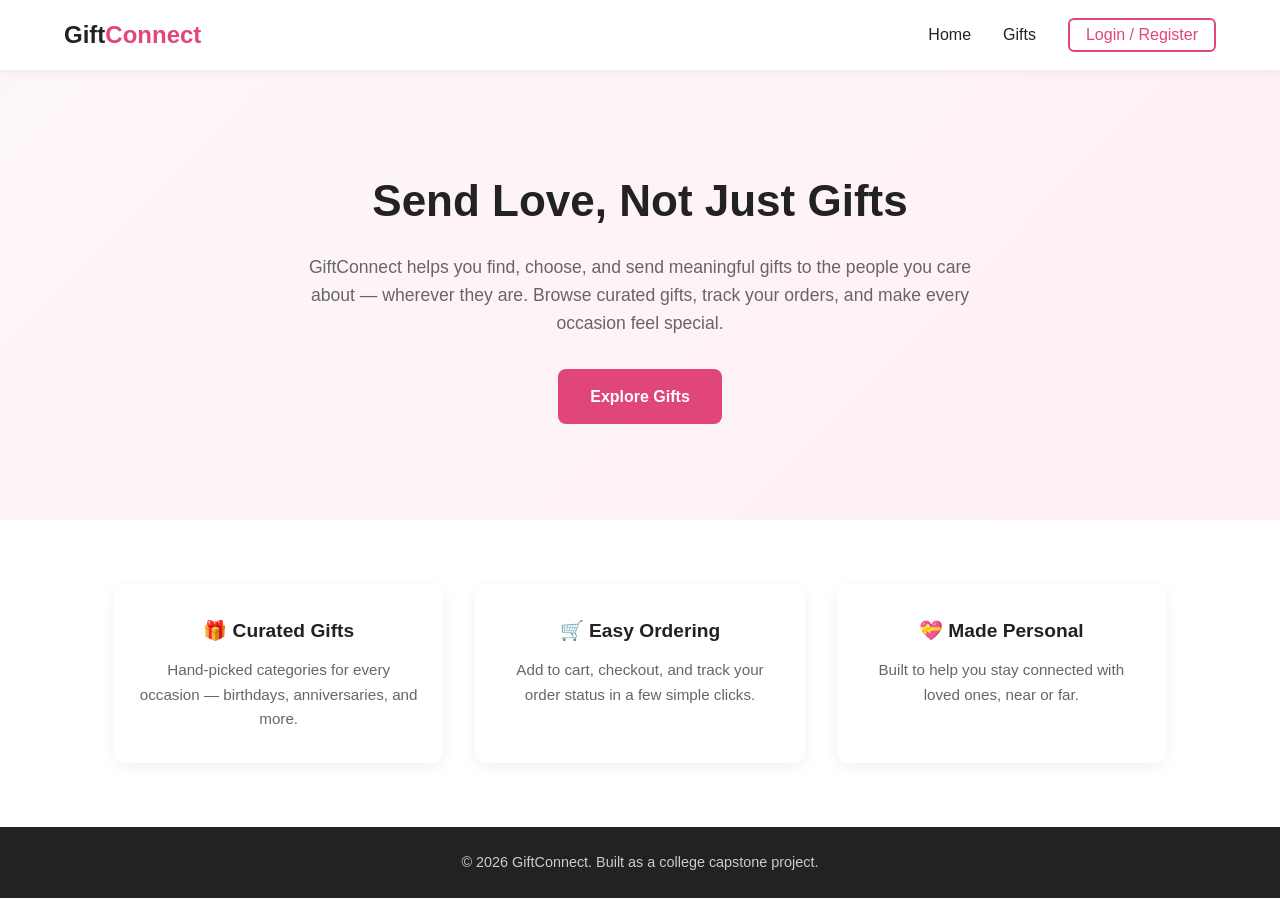
==== src/main/resources/static/index.html @ 4d0988c1 "Initialize Spring Boot MVP with user module" ====
<!DOCTYPE html>
<html lang="en">
<head>
    <meta charset="UTF-8">
    <meta name="viewport" content="width=device-width, initial-scale=1.0">
    <title>GiftConnect | Loved Ones Gifting Platform</title>
    <link rel="stylesheet" href="css/style.css">
</head>
<body>

    <header class="navbar">
        <div class="nav-container">
            <a href="#" class="logo">Gift<span>Connect</span></a>
            <nav>
                <ul class="nav-links" id="navLinks">
                    <li><a href="#home">Home</a></li>
                    <li><a href="#gifts">Gifts</a></li>
                    <li><a href="#login" class="btn-outline">Login / Register</a></li>
                </ul>
            </nav>
            <button class="hamburger" id="hamburger" aria-label="Toggle menu">
                <span></span>
                <span></span>
                <span></span>
            </button>
        </div>
    </header>

    <section class="hero" id="home">
        <div class="hero-content">
            <h1>Send Love, Not Just Gifts</h1>
            <p>
                GiftConnect helps you find, choose, and send meaningful gifts to the people
                you care about — wherever they are. Browse curated gifts, track your orders,
                and make every occasion feel special.
            </p>
            <a href="#gifts" class="btn-primary">Explore Gifts</a>
        </div>
    </section>

    <section class="features" id="gifts">
        <div class="feature-card">
            <h3>🎁 Curated Gifts</h3>
            <p>Hand-picked categories for every occasion — birthdays, anniversaries, and more.</p>
        </div>
        <div class="feature-card">
            <h3>🛒 Easy Ordering</h3>
            <p>Add to cart, checkout, and track your order status in a few simple clicks.</p>
        </div>
        <div class="feature-card">
            <h3>💝 Made Personal</h3>
            <p>Built to help you stay connected with loved ones, near or far.</p>
        </div>
    </section>

    <footer class="footer">
        <p>&copy; 2026 GiftConnect. Built as a college capstone project.</p>
    </footer>

    <script src="js/script.js"></script>
</body>
</html>
---- src/main/resources/static/css/style.css ----
* {
    margin: 0;
    padding: 0;
    box-sizing: border-box;
}

:root {
    --primary: #e0457b;
    --primary-dark: #b8305f;
    --text-dark: #222;
    --text-light: #666;
    --bg-light: #fdf6f8;
}

body {
    font-family: 'Segoe UI', Tahoma, Geneva, Verdana, sans-serif;
    color: var(--text-dark);
    line-height: 1.6;
}

a {
    text-decoration: none;
    color: inherit;
}

/* ===== Navbar ===== */
.navbar {
    position: sticky;
    top: 0;
    background: #fff;
    box-shadow: 0 2px 8px rgba(0, 0, 0, 0.06);
    z-index: 100;
}

.nav-container {
    max-width: 1200px;
    margin: 0 auto;
    display: flex;
    align-items: center;
    justify-content: space-between;
    padding: 1rem 1.5rem;
}

.logo {
    font-size: 1.5rem;
    font-weight: 700;
    color: var(--text-dark);
}

.logo span {
    color: var(--primary);
}

.nav-links {
    list-style: none;
    display: flex;
    align-items: center;
    gap: 2rem;
}

.nav-links a {
    font-weight: 500;
    color: var(--text-dark);
    transition: color 0.2s ease;
}

.nav-links a:hover {
    color: var(--primary);
}

.btn-outline {
    border: 2px solid var(--primary);
    padding: 0.4rem 1rem;
    border-radius: 6px;
    color: var(--primary) !important;
}

.btn-outline:hover {
    background: var(--primary);
    color: #fff !important;
}

.hamburger {
    display: none;
    flex-direction: column;
    gap: 5px;
    background: none;
    border: none;
    cursor: pointer;
}

.hamburger span {
    width: 25px;
    height: 3px;
    background: var(--text-dark);
    border-radius: 2px;
}

/* ===== Hero ===== */
.hero {
    background: linear-gradient(135deg, var(--bg-light), #fff0f5);
    text-align: center;
    padding: 6rem 1.5rem;
}

.hero-content {
    max-width: 700px;
    margin: 0 auto;
}

.hero h1 {
    font-size: 2.75rem;
    margin-bottom: 1rem;
    color: var(--text-dark);
}

.hero p {
    font-size: 1.1rem;
    color: var(--text-light);
    margin-bottom: 2rem;
}

.btn-primary {
    display: inline-block;
    background: var(--primary);
    color: #fff;
    padding: 0.9rem 2rem;
    border-radius: 8px;
    font-weight: 600;
    transition: background 0.2s ease, transform 0.2s ease;
}

.btn-primary:hover {
    background: var(--primary-dark);
    transform: translateY(-2px);
}

/* ===== Features ===== */
.features {
    display: grid;
    grid-template-columns: repeat(auto-fit, minmax(240px, 1fr));
    gap: 2rem;
    max-width: 1100px;
    margin: 4rem auto;
    padding: 0 1.5rem;
}

.feature-card {
    background: #fff;
    border-radius: 12px;
    padding: 2rem 1.5rem;
    text-align: center;
    box-shadow: 0 4px 16px rgba(0, 0, 0, 0.06);
    transition: transform 0.2s ease;
}

.feature-card:hover {
    transform: translateY(-5px);
}

.feature-card h3 {
    margin-bottom: 0.75rem;
    font-size: 1.2rem;
}

.feature-card p {
    color: var(--text-light);
    font-size: 0.95rem;
}

/* ===== Footer ===== */
.footer {
    background: var(--text-dark);
    color: #ccc;
    text-align: center;
    padding: 1.5rem;
    font-size: 0.9rem;
}

/* ===== Responsive ===== */
@media (max-width: 768px) {
    .nav-links {
        position: absolute;
        top: 100%;
        left: 0;
        right: 0;
        background: #fff;
        flex-direction: column;
        align-items: flex-start;
        padding: 1rem 1.5rem;
        gap: 1rem;
        display: none;
        box-shadow: 0 4px 8px rgba(0, 0, 0, 0.06);
    }

    .nav-links.active {
        display: flex;
    }

    .hamburger {
        display: flex;
    }

    .hero h1 {
        font-size: 2rem;
    }
}
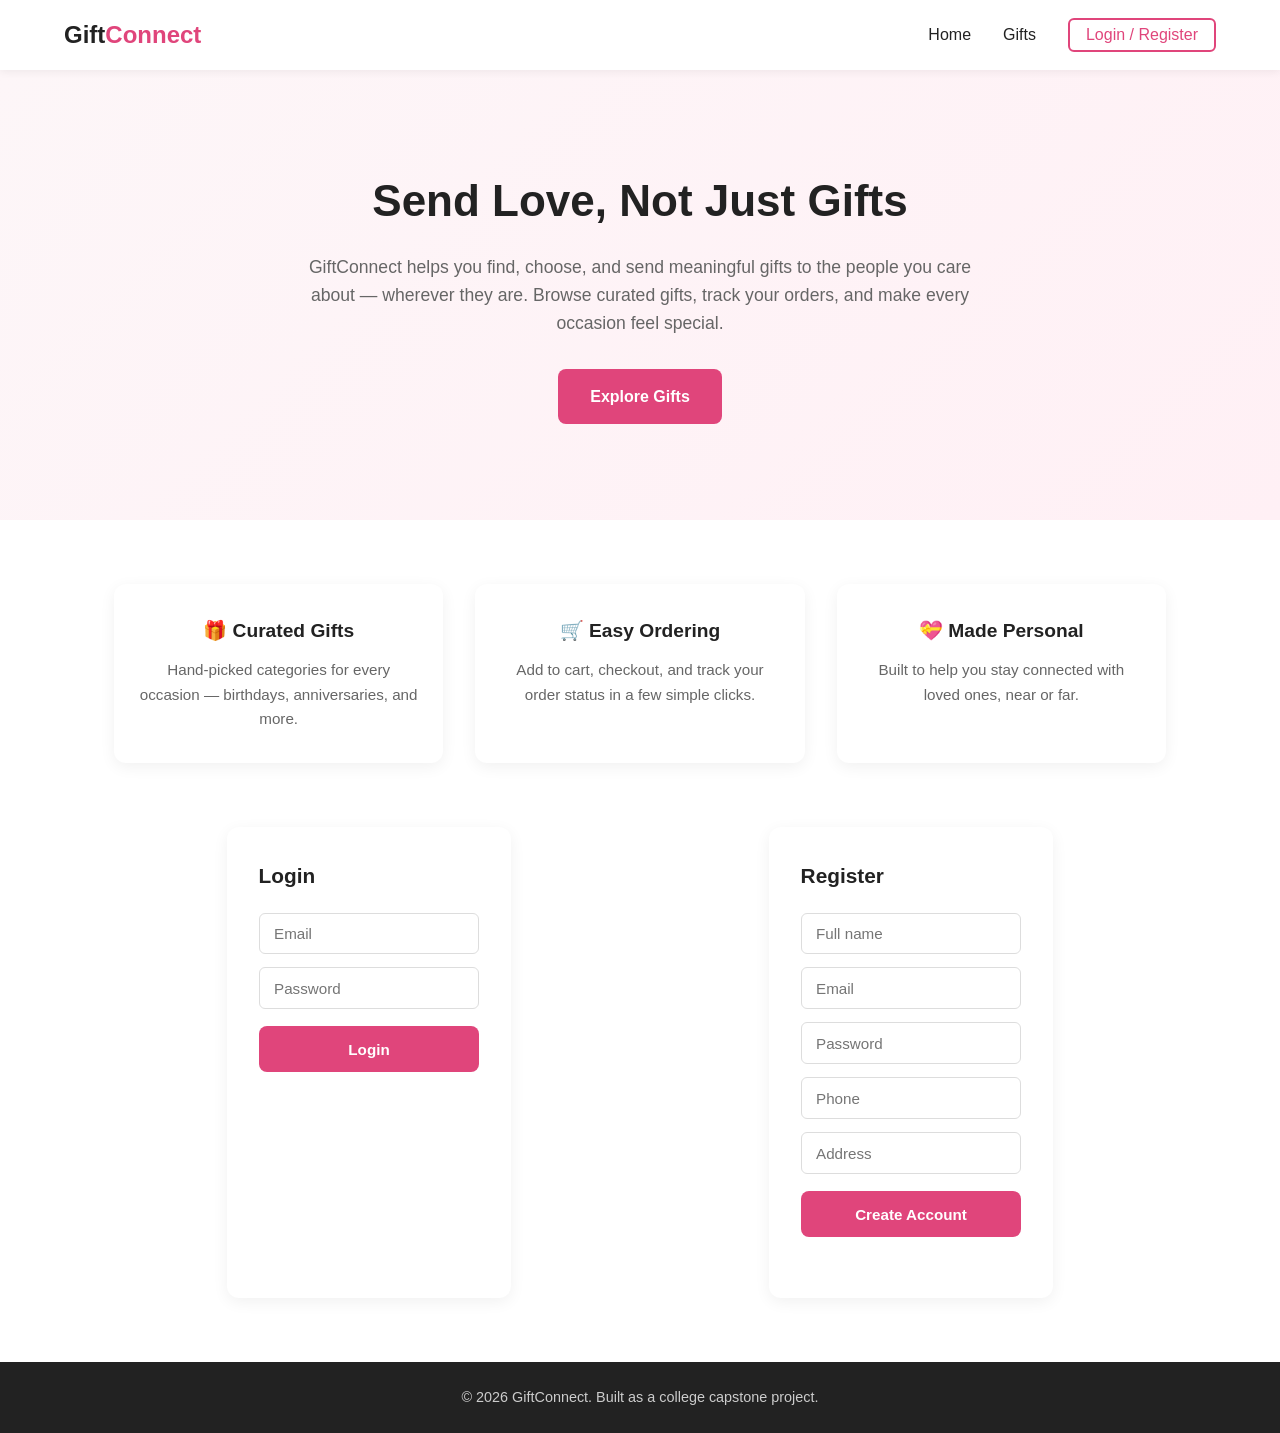
==== commit b680bd93: "feat: add session-based user authentication" ====
--- a/src/main/resources/static/index.html
+++ b/src/main/resources/static/index.html
@@ -15,7 +15,7 @@
                 <ul class="nav-links" id="navLinks">
                     <li><a href="#home">Home</a></li>
                     <li><a href="#gifts">Gifts</a></li>
-                    <li><a href="#login" class="btn-outline">Login / Register</a></li>
+                    <li><a href="#auth" class="btn-outline">Login / Register</a></li>
                 </ul>
             </nav>
             <button class="hamburger" id="hamburger" aria-label="Toggle menu">
@@ -53,6 +53,44 @@
         </div>
     </section>
 
+    <section class="auth-section" id="auth">
+
+        <!-- Shown when a session is active (checked on page load via GET /api/auth/me) -->
+        <div class="auth-card" id="sessionCard" style="display:none;">
+            <h2>Welcome back</h2>
+            <p id="sessionInfo"></p>
+            <button class="btn-primary" id="logoutBtn">Logout</button>
+        </div>
+
+        <!-- Shown when no session is active -->
+        <div class="auth-forms" id="authForms">
+
+            <div class="auth-card">
+                <h2>Login</h2>
+                <form id="loginForm">
+                    <input type="email" id="loginEmail" placeholder="Email" required>
+                    <input type="password" id="loginPassword" placeholder="Password" required>
+                    <button type="submit" class="btn-primary">Login</button>
+                </form>
+                <p class="form-message" id="loginMessage"></p>
+            </div>
+
+            <div class="auth-card">
+                <h2>Register</h2>
+                <form id="registerForm">
+                    <input type="text" id="registerName" placeholder="Full name" required>
+                    <input type="email" id="registerEmail" placeholder="Email" required>
+                    <input type="password" id="registerPassword" placeholder="Password" required>
+                    <input type="tel" id="registerPhone" placeholder="Phone">
+                    <input type="text" id="registerAddress" placeholder="Address">
+                    <button type="submit" class="btn-primary">Create Account</button>
+                </form>
+                <p class="form-message" id="registerMessage"></p>
+            </div>
+
+        </div>
+    </section>
+
     <footer class="footer">
         <p>&copy; 2026 GiftConnect. Built as a college capstone project.</p>
     </footer>
--- a/src/main/resources/static/css/style.css
+++ b/src/main/resources/static/css/style.css
@@ -166,6 +166,74 @@
 .feature-card p {
     color: var(--text-light);
     font-size: 0.95rem;
+}
+
+/* ===== Auth Section ===== */
+.auth-section {
+    max-width: 1100px;
+    margin: 2rem auto 4rem;
+    padding: 0 1.5rem;
+}
+
+.auth-forms {
+    display: grid;
+    grid-template-columns: repeat(auto-fit, minmax(280px, 1fr));
+    gap: 2rem;
+}
+
+.auth-card {
+    background: #fff;
+    border-radius: 12px;
+    padding: 2rem;
+    box-shadow: 0 4px 16px rgba(0, 0, 0, 0.06);
+    max-width: 420px;
+    margin: 0 auto;
+}
+
+.auth-card h2 {
+    margin-bottom: 1.25rem;
+    font-size: 1.3rem;
+}
+
+.auth-card form {
+    display: flex;
+    flex-direction: column;
+    gap: 0.85rem;
+}
+
+.auth-card input {
+    padding: 0.7rem 0.9rem;
+    border: 1px solid #ddd;
+    border-radius: 6px;
+    font-size: 0.95rem;
+    font-family: inherit;
+}
+
+.auth-card input:focus {
+    outline: none;
+    border-color: var(--primary);
+}
+
+.auth-card .btn-primary {
+    border: none;
+    cursor: pointer;
+    font-family: inherit;
+    font-size: 0.95rem;
+    margin-top: 0.25rem;
+}
+
+.form-message {
+    margin-top: 0.75rem;
+    font-size: 0.9rem;
+    min-height: 1.2em;
+}
+
+.form-message.success {
+    color: #2a8f4a;
+}
+
+.form-message.error {
+    color: #d33;
 }
 
 /* ===== Footer ===== */
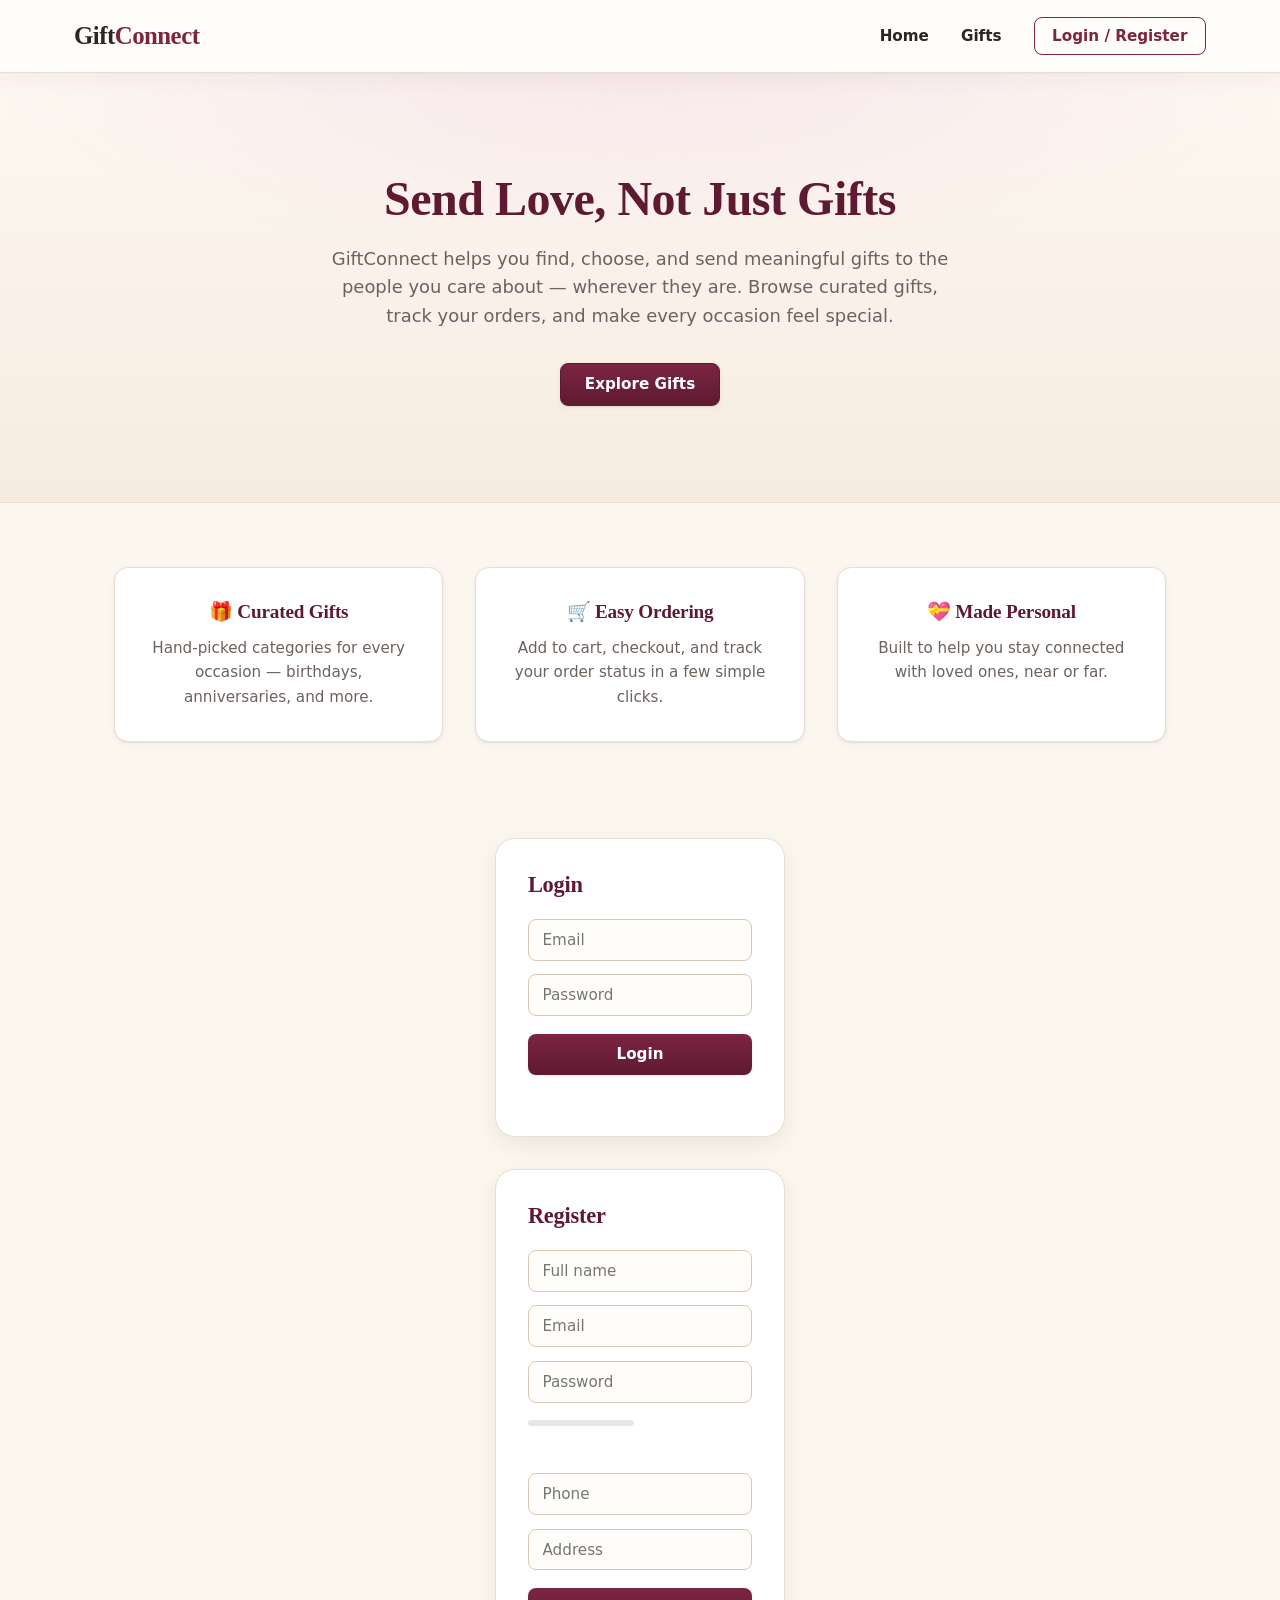
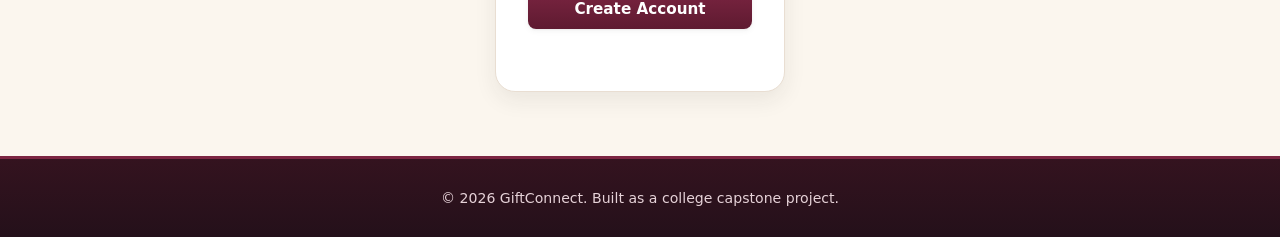
==== commit 698ae992: "feat(web): login/register/verify UX with password strength and role guard" ====
--- a/src/main/resources/static/index.html
+++ b/src/main/resources/static/index.html
@@ -5,6 +5,7 @@
     <meta name="viewport" content="width=device-width, initial-scale=1.0">
     <title>GiftConnect | Loved Ones Gifting Platform</title>
     <link rel="stylesheet" href="css/style.css">
+    <link rel="stylesheet" href="css/theme.css">
 </head>
 <body>
 
@@ -68,8 +69,8 @@
             <div class="auth-card">
                 <h2>Login</h2>
                 <form id="loginForm">
-                    <input type="email" id="loginEmail" placeholder="Email" required>
-                    <input type="password" id="loginPassword" placeholder="Password" required>
+                    <input type="email" id="loginEmail" placeholder="Email" autocomplete="username" aria-label="Email address" required>
+                    <input type="password" id="loginPassword" placeholder="Password" autocomplete="current-password" aria-label="Password" required>
                     <button type="submit" class="btn-primary">Login</button>
                 </form>
                 <p class="form-message" id="loginMessage"></p>
@@ -78,11 +79,16 @@
             <div class="auth-card">
                 <h2>Register</h2>
                 <form id="registerForm">
-                    <input type="text" id="registerName" placeholder="Full name" required>
-                    <input type="email" id="registerEmail" placeholder="Email" required>
-                    <input type="password" id="registerPassword" placeholder="Password" required>
-                    <input type="tel" id="registerPhone" placeholder="Phone">
-                    <input type="text" id="registerAddress" placeholder="Address">
+                    <input type="text" id="registerName" placeholder="Full name" autocomplete="name" aria-label="Full name" required>
+                    <input type="email" id="registerEmail" placeholder="Email" autocomplete="email" aria-label="Email address" required>
+                    <input type="password" id="registerPassword" placeholder="Password" autocomplete="new-password" aria-label="Password" required>
+                    <div class="pw-strength">
+                        <div class="pw-strength-track"><div id="pwStrengthBar"></div></div>
+                        <span id="pwStrengthLabel"></span>
+                    </div>
+                    <ul id="pwHints" class="pw-hints"></ul>
+                    <input type="tel" id="registerPhone" placeholder="Phone" autocomplete="tel" aria-label="Phone number">
+                    <input type="text" id="registerAddress" placeholder="Address" autocomplete="street-address" aria-label="Address">
                     <button type="submit" class="btn-primary">Create Account</button>
                 </form>
                 <p class="form-message" id="registerMessage"></p>
@@ -95,6 +101,7 @@
         <p>&copy; 2026 GiftConnect. Built as a college capstone project.</p>
     </footer>
 
+    <script src="js/password.js"></script>
     <script src="js/script.js"></script>
 </body>
 </html>
--- a/src/main/resources/static/css/style.css
+++ b/src/main/resources/static/css/style.css
@@ -234,6 +234,248 @@
 
 .form-message.error {
     color: #d33;
+}
+
+/* ===== App shell (dashboard / categories / products pages) ===== */
+.app-navbar {
+    background: #fff;
+    box-shadow: 0 2px 8px rgba(0, 0, 0, 0.06);
+    position: sticky;
+    top: 0;
+    z-index: 100;
+}
+
+.app-nav-container {
+    max-width: 1200px;
+    margin: 0 auto;
+    display: flex;
+    align-items: center;
+    justify-content: space-between;
+    padding: 1rem 1.5rem;
+    flex-wrap: wrap;
+    gap: 1rem;
+}
+
+.app-nav-links {
+    list-style: none;
+    display: flex;
+    gap: 1.5rem;
+    align-items: center;
+}
+
+.app-nav-links a {
+    font-weight: 500;
+    color: var(--text-dark);
+    padding: 0.4rem 0.2rem;
+    border-bottom: 2px solid transparent;
+}
+
+.app-nav-links a:hover,
+.app-nav-links a.active {
+    color: var(--primary);
+    border-bottom-color: var(--primary);
+}
+
+.app-nav-user {
+    display: flex;
+    align-items: center;
+    gap: 1rem;
+    font-size: 0.9rem;
+    color: var(--text-light);
+}
+
+.app-main {
+    max-width: 1200px;
+    margin: 0 auto;
+    padding: 2rem 1.5rem 4rem;
+}
+
+.page-header {
+    display: flex;
+    justify-content: space-between;
+    align-items: center;
+    flex-wrap: wrap;
+    gap: 1rem;
+    margin-bottom: 1.5rem;
+}
+
+.page-header h1 {
+    font-size: 1.6rem;
+}
+
+.dashboard-tiles {
+    display: grid;
+    grid-template-columns: repeat(auto-fit, minmax(220px, 1fr));
+    gap: 1.5rem;
+    margin-top: 2rem;
+}
+
+.dashboard-tile {
+    background: #fff;
+    border-radius: 12px;
+    padding: 1.75rem;
+    box-shadow: 0 4px 16px rgba(0, 0, 0, 0.06);
+    text-align: left;
+}
+
+.dashboard-tile h3 {
+    margin-bottom: 0.5rem;
+}
+
+.dashboard-tile p {
+    color: var(--text-light);
+    font-size: 0.9rem;
+    margin-bottom: 1rem;
+}
+
+.toolbar {
+    display: flex;
+    gap: 0.75rem;
+    flex-wrap: wrap;
+    align-items: center;
+    margin-bottom: 1.5rem;
+}
+
+.toolbar input,
+.toolbar select {
+    padding: 0.55rem 0.8rem;
+    border: 1px solid #ddd;
+    border-radius: 6px;
+    font-size: 0.9rem;
+    font-family: inherit;
+}
+
+.btn-small {
+    padding: 0.4rem 0.9rem;
+    border-radius: 6px;
+    border: none;
+    font-size: 0.85rem;
+    cursor: pointer;
+    font-family: inherit;
+}
+
+.btn-small.edit {
+    background: var(--bg-light);
+    color: var(--primary-dark);
+}
+
+.btn-small.delete {
+    background: #fdecec;
+    color: #c0392b;
+}
+
+.data-table {
+    width: 100%;
+    border-collapse: collapse;
+    background: #fff;
+    border-radius: 12px;
+    overflow: hidden;
+    box-shadow: 0 4px 16px rgba(0, 0, 0, 0.06);
+}
+
+.data-table th,
+.data-table td {
+    text-align: left;
+    padding: 0.85rem 1rem;
+    border-bottom: 1px solid #f0f0f0;
+    font-size: 0.9rem;
+}
+
+.data-table th {
+    background: var(--bg-light);
+    font-weight: 600;
+}
+
+.badge {
+    display: inline-block;
+    padding: 0.2rem 0.6rem;
+    border-radius: 20px;
+    font-size: 0.75rem;
+    font-weight: 600;
+}
+
+.badge.in-stock {
+    background: #e6f7ec;
+    color: #1c7c3c;
+}
+
+.badge.out-of-stock {
+    background: #fdecec;
+    color: #c0392b;
+}
+
+.badge.inactive {
+    background: #f0f0f0;
+    color: #777;
+}
+
+.modal-overlay {
+    position: fixed;
+    inset: 0;
+    background: rgba(0, 0, 0, 0.4);
+    display: none;
+    align-items: center;
+    justify-content: center;
+    padding: 1rem;
+    z-index: 200;
+}
+
+.modal-overlay.open {
+    display: flex;
+}
+
+.modal-box {
+    background: #fff;
+    border-radius: 12px;
+    padding: 2rem;
+    max-width: 480px;
+    width: 100%;
+    max-height: 90vh;
+    overflow-y: auto;
+}
+
+.modal-box h2 {
+    margin-bottom: 1.25rem;
+}
+
+.modal-box form {
+    display: flex;
+    flex-direction: column;
+    gap: 0.85rem;
+}
+
+.modal-box input,
+.modal-box textarea,
+.modal-box select {
+    padding: 0.7rem 0.9rem;
+    border: 1px solid #ddd;
+    border-radius: 6px;
+    font-size: 0.95rem;
+    font-family: inherit;
+}
+
+.modal-actions {
+    display: flex;
+    justify-content: flex-end;
+    gap: 0.75rem;
+    margin-top: 0.5rem;
+}
+
+.btn-secondary {
+    background: #eee;
+    color: var(--text-dark);
+    border: none;
+    padding: 0.7rem 1.4rem;
+    border-radius: 8px;
+    cursor: pointer;
+    font-family: inherit;
+    font-weight: 600;
+}
+
+.empty-state {
+    text-align: center;
+    color: var(--text-light);
+    padding: 3rem 1rem;
 }
 
 /* ===== Footer ===== */
@@ -273,3 +515,192 @@
         font-size: 2rem;
     }
 }
+
+/* ===== Product browsing (customer view) ===== */
+.section-heading {
+    font-size: 1.15rem;
+    margin: 0.25rem 0 1rem;
+}
+
+.btn-small.view {
+    background: var(--bg-light);
+    color: var(--primary-dark);
+}
+
+.product-grid {
+    display: grid;
+    grid-template-columns: repeat(auto-fill, minmax(240px, 1fr));
+    gap: 1.5rem;
+    margin-bottom: 2rem;
+}
+
+.product-card {
+    background: #fff;
+    border-radius: 12px;
+    overflow: hidden;
+    box-shadow: 0 4px 16px rgba(0, 0, 0, 0.06);
+    display: flex;
+    flex-direction: column;
+    transition: transform 0.2s ease;
+}
+
+.product-card:hover {
+    transform: translateY(-4px);
+}
+
+.product-card-img-wrap {
+    height: 170px;
+    background: var(--bg-light);
+    display: flex;
+    align-items: center;
+    justify-content: center;
+    flex-shrink: 0;
+}
+
+.product-card-img {
+    width: 100%;
+    height: 100%;
+    object-fit: cover;
+    display: block;
+}
+
+.product-img-placeholder {
+    font-size: 3rem;
+    display: flex;
+    align-items: center;
+    justify-content: center;
+    width: 100%;
+    height: 100%;
+}
+
+.product-card-body {
+    padding: 1rem 1.1rem 1.25rem;
+    display: flex;
+    flex-direction: column;
+    gap: 0.4rem;
+    flex: 1;
+}
+
+.product-card-category {
+    font-size: 0.75rem;
+    font-weight: 600;
+    color: var(--primary-dark);
+    text-transform: uppercase;
+    letter-spacing: 0.03em;
+}
+
+.product-card-name {
+    font-size: 1.05rem;
+    line-height: 1.35;
+}
+
+.product-card-desc {
+    color: var(--text-light);
+    font-size: 0.88rem;
+    display: -webkit-box;
+    -webkit-line-clamp: 3;
+    -webkit-box-orient: vertical;
+    overflow: hidden;
+    min-height: 4em;
+}
+
+.product-card-meta {
+    display: flex;
+    align-items: center;
+    justify-content: space-between;
+    gap: 0.5rem;
+    margin-top: auto;
+    margin-bottom: 0.75rem;
+}
+
+.product-card-price {
+    font-weight: 700;
+    color: var(--text-dark);
+    font-size: 1.05rem;
+}
+
+.product-details-btn {
+    border: none;
+    cursor: pointer;
+    font-family: inherit;
+    font-size: 0.9rem;
+    padding: 0.65rem 1rem;
+    text-align: center;
+}
+
+/* Product details modal */
+.product-detail-box {
+    max-width: 560px;
+}
+
+.product-detail-img {
+    width: 100%;
+    max-height: 300px;
+    object-fit: cover;
+    border-radius: 8px;
+    margin-bottom: 1.25rem;
+}
+
+.product-detail-placeholder {
+    height: 220px;
+    border-radius: 8px;
+    background: var(--bg-light);
+    margin-bottom: 1.25rem;
+    font-size: 4rem;
+}
+
+.product-detail-price {
+    font-size: 1.4rem;
+    font-weight: 700;
+    color: var(--primary-dark);
+    margin: 0.25rem 0 0.75rem;
+}
+
+.product-detail-desc {
+    color: var(--text-light);
+    margin-bottom: 1rem;
+}
+
+.product-detail-stock {
+    margin-bottom: 0.5rem;
+}
+
+/* ===== Phase 1: Password strength meter (register form) ===== */
+.pw-strength {
+    display: flex;
+    align-items: center;
+    gap: 0.5rem;
+    margin: 0.25rem 0 0.5rem;
+}
+.pw-strength-track {
+    flex: 1;
+    height: 6px;
+    background: #e5e7eb;
+    border-radius: 3px;
+    overflow: hidden;
+}
+.pw-strength-track > div {
+    height: 100%;
+    width: 0;
+    background: #d1d5db;
+    border-radius: 3px;
+    transition: width 0.25s ease, background-color 0.25s ease;
+}
+.pw-strength > span {
+    font-size: 0.8rem;
+    min-width: 110px;
+}
+.pw-hints {
+    list-style: none;
+    margin: 0 0 0.75rem;
+    padding: 0;
+    font-size: 0.78rem;
+    color: var(--text-light);
+}
+.pw-hints li::before { content: '( ) '; }
+.pw-hints li.ok { color: #16a34a; }
+.pw-hints li.ok::before { content: '( ) '; }
+
+/* ===== Phase 1: form message colors (OTP page reuses .form-message) ===== */
+.form-message.error { color: #dc2626; }
+.form-message.success { color: #16a34a; }
--- a/src/main/resources/static/css/theme.css
+++ b/src/main/resources/static/css/theme.css
@@ -0,0 +1,751 @@
+/* ============================================================================
+   GiftConnect — shared design system (Phase 1)
+   ----------------------------------------------------------------------------
+   Loaded LAST on every page (after style.css and cart.css) so it refines the
+   existing visual language without discarding it:
+     • re-declares the existing custom properties (--primary, --text-dark,
+       --text-light, --bg-light, --primary-dark) so older rules keep working,
+     • adds a warm, premium token set and reusable component polish.
+   Purely presentational. No behavior, layout structure, or JS hooks change.
+   ========================================================================== */
+
+/* ---------------------------------------------------------------- 1. Tokens */
+:root {
+    /* Typography */
+    --font-display: Georgia, "Iowan Old Style", "Palatino Linotype", "Times New Roman", serif;
+    --font-body: "Segoe UI", system-ui, -apple-system, BlinkMacSystemFont, Roboto, Helvetica, Arial, sans-serif;
+
+    /* Surfaces — warm ivory / cream */
+    --bg: #fbf6ee;
+    --bg-2: #f6ece0;
+    --surface: #ffffff;
+    --surface-2: #fbf3ea;
+    --bg-light: #f7ece0;          /* reused by existing rules */
+
+    /* Brand — deep plum / burgundy + soft blush */
+    --primary: #7c2542;
+    --primary-dark: #5e1a30;
+    --primary-soft: #f2dbe2;
+    --blush: #f7e3ea;
+    --blush-2: #ecccd8;
+    --accent: #c07a8f;
+
+    /* Text */
+    --text-dark: #2c2523;         /* charcoal */
+    --text-light: #6d625c;
+    --text-invert: #fdf8f2;
+
+    /* Lines */
+    --border: #e9ded2;
+    --border-strong: #d9c8b7;
+
+    /* Semantic */
+    --success: #1f7a45;
+    --success-bg: #e6f6ec;
+    --danger: #b3261e;
+    --danger-bg: #fbe9e7;
+    --warning: #9a6700;
+
+    /* Focus + elevation */
+    --focus: #b8567a;
+    --ring: 0 0 0 3px rgba(184, 86, 122, 0.35);
+    --shadow-sm: 0 1px 2px rgba(44, 37, 35, 0.06), 0 2px 6px rgba(44, 37, 35, 0.05);
+    --shadow: 0 8px 22px rgba(44, 37, 35, 0.08);
+    --shadow-lg: 0 20px 48px rgba(44, 37, 35, 0.16);
+
+    /* Shape + motion */
+    --radius-sm: 8px;
+    --radius: 14px;
+    --radius-lg: 20px;
+    --radius-pill: 999px;
+    --transition: 160ms ease;
+    --maxw: 1180px;
+}
+
+/* --------------------------------------------------------- 2. Base / reset */
+html {
+    -webkit-text-size-adjust: 100%;
+}
+
+body {
+    background: var(--bg);
+    color: var(--text-dark);
+    font-family: var(--font-body);
+    font-size: 16px;
+    line-height: 1.6;
+    min-height: 100vh;
+    display: flex;
+    flex-direction: column;
+}
+
+body > main,
+body > .app-main {
+    flex: 1 0 auto;
+}
+
+h1, h2, h3, h4 {
+    font-family: var(--font-display);
+    color: var(--text-dark);
+    line-height: 1.25;
+    letter-spacing: -0.01em;
+}
+
+p {
+    color: var(--text-light);
+}
+
+/* Visible, high-contrast keyboard focus everywhere (accessibility). */
+:where(a, button, input, select, textarea, summary, [tabindex]):focus-visible {
+    outline: 2px solid var(--focus);
+    outline-offset: 2px;
+    border-radius: 4px;
+}
+
+/* ------------------------------------------------------------ 3. Buttons */
+.btn-primary,
+.btn-secondary,
+.btn-outline {
+    display: inline-flex;
+    align-items: center;
+    justify-content: center;
+    gap: 0.5rem;
+    font-family: var(--font-body);
+    font-weight: 600;
+    font-size: 0.95rem;
+    line-height: 1.2;
+    padding: 0.72rem 1.5rem;
+    border-radius: var(--radius-sm);
+    text-align: center;
+    cursor: pointer;
+    transition: transform var(--transition), box-shadow var(--transition),
+                background-color var(--transition), filter var(--transition),
+                color var(--transition), border-color var(--transition);
+}
+
+.btn-primary {
+    background: linear-gradient(180deg, var(--primary), var(--primary-dark));
+    color: #fff;
+    border: 1px solid var(--primary-dark);
+    box-shadow: var(--shadow-sm);
+}
+
+.btn-primary:hover {
+    background: linear-gradient(180deg, #8a2c4c, var(--primary-dark));
+    transform: translateY(-1px);
+    box-shadow: var(--shadow);
+}
+
+.btn-secondary {
+    background: var(--surface);
+    color: var(--text-dark);
+    border: 1px solid var(--border-strong);
+    box-shadow: var(--shadow-sm);
+}
+
+.btn-secondary:hover {
+    background: var(--surface-2);
+    border-color: var(--accent);
+    transform: translateY(-1px);
+}
+
+.btn-outline {
+    border: 1.5px solid var(--primary);
+    color: var(--primary) !important;
+    background: transparent;
+    padding: 0.55rem 1.1rem;
+}
+
+.btn-outline:hover {
+    background: var(--primary);
+    color: #fff !important;
+}
+
+.btn-primary:active,
+.btn-secondary:active,
+.btn-outline:active {
+    transform: translateY(0);
+}
+
+.btn-primary:disabled,
+.btn-secondary:disabled,
+.btn-outline:disabled,
+button:disabled {
+    opacity: 0.55;
+    cursor: not-allowed;
+    transform: none;
+    box-shadow: none;
+}
+
+/* Small action buttons used across management tables. */
+.btn-small {
+    display: inline-flex;
+    align-items: center;
+    gap: 0.3rem;
+    padding: 0.42rem 0.9rem;
+    border-radius: var(--radius-pill);
+    border: 1px solid transparent;
+    background: var(--surface-2);
+    color: var(--text-dark);
+    font-family: var(--font-body);
+    font-size: 0.82rem;
+    font-weight: 600;
+    cursor: pointer;
+    transition: background-color var(--transition), color var(--transition),
+                border-color var(--transition), transform var(--transition);
+}
+
+.btn-small:hover {
+    transform: translateY(-1px);
+}
+
+.btn-small.edit,
+.btn-small.view {
+    background: var(--primary-soft);
+    color: var(--primary-dark);
+}
+
+.btn-small.edit:hover,
+.btn-small.view:hover {
+    background: var(--blush-2);
+}
+
+.btn-small.delete {
+    background: var(--danger-bg);
+    color: var(--danger);
+}
+
+.btn-small.delete:hover {
+    background: #f5d6d3;
+}
+
+/* ------------------------------------------------------------- 4. Forms */
+.auth-card input,
+.modal-box input,
+.modal-box textarea,
+.modal-box select,
+.field input,
+.field textarea,
+.otp-input {
+    width: 100%;
+    padding: 0.68rem 0.85rem;
+    border: 1px solid var(--border-strong);
+    border-radius: var(--radius-sm);
+    background: #fffdfa;
+    color: var(--text-dark);
+    font-family: var(--font-body);
+    font-size: 0.95rem;
+    transition: border-color var(--transition), box-shadow var(--transition),
+                background-color var(--transition);
+}
+
+.toolbar input,
+.toolbar select {
+    padding: 0.58rem 0.85rem;
+    border: 1px solid var(--border-strong);
+    border-radius: var(--radius-sm);
+    background: #fffdfa;
+    color: var(--text-dark);
+    font-family: var(--font-body);
+    font-size: 0.9rem;
+    transition: border-color var(--transition), box-shadow var(--transition);
+}
+
+.auth-card input:focus,
+.modal-box input:focus,
+.modal-box textarea:focus,
+.modal-box select:focus,
+.field input:focus,
+.field textarea:focus,
+.otp-input:focus,
+.toolbar input:focus,
+.toolbar select:focus {
+    outline: none;
+    border-color: var(--primary);
+    box-shadow: var(--ring);
+    background: #fff;
+}
+
+.field label,
+.demo-option {
+    color: var(--text-dark);
+}
+
+/* --------------------------------------------------- 5. Header / app shell */
+.navbar,
+.app-navbar {
+    background: rgba(255, 253, 250, 0.92);
+    -webkit-backdrop-filter: saturate(140%) blur(8px);
+    backdrop-filter: saturate(140%) blur(8px);
+    border-bottom: 1px solid var(--border);
+    box-shadow: 0 1px 0 rgba(44, 37, 35, 0.02), 0 8px 20px rgba(44, 37, 35, 0.04);
+}
+
+.nav-container,
+.app-nav-container {
+    max-width: var(--maxw);
+}
+
+.logo {
+    font-family: var(--font-display);
+    font-size: 1.55rem;
+    font-weight: 700;
+    letter-spacing: -0.02em;
+    color: var(--text-dark);
+}
+
+.logo span {
+    color: var(--primary);
+}
+
+.nav-links a,
+.app-nav-links a {
+    font-weight: 600;
+    font-size: 0.95rem;
+    color: var(--text-dark);
+}
+
+.app-nav-links a {
+    position: relative;
+    padding: 0.45rem 0.15rem;
+    border-bottom: 2px solid transparent;
+    transition: color var(--transition), border-color var(--transition);
+}
+
+.app-nav-links a:hover,
+.app-nav-links a.active {
+    color: var(--primary);
+    border-bottom-color: var(--primary);
+}
+
+.nav-links a:hover {
+    color: var(--primary);
+}
+
+.hamburger span {
+    background: var(--primary-dark);
+}
+
+.app-nav-user {
+    color: var(--text-light);
+    font-size: 0.88rem;
+}
+
+.app-main {
+    width: 100%;
+    max-width: var(--maxw);
+    margin: 0 auto;
+    padding: 2.25rem 1.5rem 4rem;
+}
+
+.page-header {
+    padding-bottom: 1rem;
+    border-bottom: 1px solid var(--border);
+}
+
+.page-header h1 {
+    font-size: 1.9rem;
+    color: var(--primary-dark);
+}
+
+.section-heading {
+    font-size: 1.2rem;
+    color: var(--primary-dark);
+    padding-bottom: 0.4rem;
+}
+
+.toolbar {
+    gap: 0.65rem;
+}
+
+/* ------------------------------------------------------- 6. Hero / landing */
+.hero {
+    background:
+        radial-gradient(1100px 380px at 50% -10%, rgba(247, 227, 234, 0.9) 0%, rgba(247, 227, 234, 0) 62%),
+        linear-gradient(180deg, #fdf8f1, #f6ebe0);
+    border-bottom: 1px solid var(--border);
+}
+
+.hero h1 {
+    font-size: 3rem;
+    color: var(--primary-dark);
+}
+
+.hero p {
+    font-size: 1.12rem;
+    max-width: 620px;
+    margin-left: auto;
+    margin-right: auto;
+}
+
+/* ------------------------------------------------------------- 7. Cards */
+.feature-card,
+.auth-card,
+.dashboard-tile,
+.product-card,
+.checkout-section,
+.cart-summary,
+.confirmation-box {
+    background: var(--surface);
+    border: 1px solid var(--border);
+    border-radius: var(--radius);
+    box-shadow: var(--shadow-sm);
+}
+
+.feature-card,
+.dashboard-tile {
+    transition: transform var(--transition), box-shadow var(--transition),
+                border-color var(--transition);
+}
+
+.feature-card:hover,
+.dashboard-tile:hover {
+    transform: translateY(-4px);
+    box-shadow: var(--shadow);
+    border-color: var(--blush-2);
+}
+
+.feature-card h3 {
+    color: var(--primary-dark);
+}
+
+.auth-card {
+    border-radius: var(--radius-lg);
+    box-shadow: var(--shadow);
+}
+
+.auth-card h2 {
+    color: var(--primary-dark);
+    font-size: 1.4rem;
+}
+
+.dashboard-tile h3 {
+    color: var(--primary-dark);
+}
+
+/* ------------------------------------------------------------ 8. Tables */
+.data-table {
+    border: 1px solid var(--border);
+    border-radius: var(--radius);
+    box-shadow: var(--shadow-sm);
+}
+
+.data-table th,
+.data-table td {
+    border-bottom: 1px solid var(--border);
+}
+
+.data-table th {
+    background: var(--surface-2);
+    color: var(--primary-dark);
+    font-family: var(--font-body);
+    font-size: 0.78rem;
+    letter-spacing: 0.04em;
+    text-transform: uppercase;
+}
+
+.data-table tbody tr {
+    transition: background-color var(--transition);
+}
+
+.data-table tbody tr:hover {
+    background: #fdf6ef;
+}
+
+.data-table tbody tr:last-child td {
+    border-bottom: none;
+}
+
+/* ------------------------------------------------------- 9. Badges/pills */
+.badge {
+    border-radius: var(--radius-pill);
+    letter-spacing: 0.02em;
+}
+
+.badge.in-stock {
+    background: var(--success-bg);
+    color: var(--success);
+}
+
+.badge.out-of-stock {
+    background: var(--danger-bg);
+    color: var(--danger);
+}
+
+.badge.inactive {
+    background: #f1ece6;
+    color: #7a6f66;
+}
+
+.status-pill.success {
+    background: var(--success-bg);
+    color: var(--success);
+}
+
+.status-pill.failure {
+    background: var(--danger-bg);
+    color: var(--danger);
+}
+
+.role-pill.admin {
+    background: var(--primary-soft);
+    color: var(--primary-dark);
+}
+
+.role-pill.seller {
+    background: #e7eefc;
+    color: #1e4e8c;
+}
+
+.role-pill.customer {
+    background: #f1ece6;
+    color: #5d544d;
+}
+
+.account-pill.active {
+    background: var(--success-bg);
+    color: var(--success);
+}
+
+.account-pill.inactive {
+    background: var(--danger-bg);
+    color: var(--danger);
+}
+
+.verified-yes {
+    color: var(--success);
+    font-weight: 600;
+}
+
+.verified-no {
+    color: var(--danger);
+    font-weight: 600;
+}
+
+/* ----------------------------------------------------------- 10. Modals */
+.modal-overlay {
+    background: rgba(44, 20, 30, 0.5);
+    -webkit-backdrop-filter: blur(3px);
+    backdrop-filter: blur(3px);
+}
+
+.modal-box {
+    border: 1px solid var(--border);
+    border-radius: var(--radius-lg);
+    box-shadow: var(--shadow-lg);
+}
+
+.modal-box h2 {
+    color: var(--primary-dark);
+}
+
+/* -------------------------------------------------- 11. Messages / notices */
+.form-message.success {
+    color: var(--success);
+}
+
+.form-message.error {
+    color: var(--danger);
+}
+
+.cart-notice {
+    border: 1px solid var(--border);
+    border-left: 4px solid var(--accent);
+    background: var(--surface-2);
+    color: var(--text-dark);
+}
+
+.cart-notice.error {
+    border-left-color: var(--danger);
+    background: var(--danger-bg);
+    color: var(--danger);
+}
+
+.empty-state {
+    border: 1px dashed var(--border-strong);
+    border-radius: var(--radius);
+    background: rgba(255, 255, 255, 0.6);
+    margin-top: 0.5rem;
+}
+
+.cart-toast {
+    border-radius: var(--radius-sm);
+    background: var(--primary-dark);
+    box-shadow: var(--shadow-lg);
+}
+
+.cart-toast.error {
+    background: var(--danger);
+}
+
+/* ------------------------------------------------- 12. Products / cart */
+.product-card:hover {
+    box-shadow: var(--shadow);
+    border-color: var(--blush-2);
+}
+
+.product-card-img-wrap,
+.product-detail-placeholder {
+    background: linear-gradient(180deg, var(--blush), var(--surface-2));
+}
+
+.product-card-category {
+    color: var(--primary);
+    letter-spacing: 0.06em;
+}
+
+.product-card-price,
+.product-detail-price {
+    color: var(--primary-dark);
+}
+
+.product-details-btn {
+    border-radius: var(--radius-sm);
+}
+
+/* --------------------------------------------------- 13. Checkout detail */
+.payment-option {
+    border: 1px solid var(--border-strong);
+    border-radius: var(--radius-sm);
+    background: #fffdfa;
+    transition: border-color var(--transition), background-color var(--transition);
+}
+
+.payment-option:hover {
+    border-color: var(--accent);
+}
+
+.payment-option:has(input:checked) {
+    border-color: var(--primary);
+    background: var(--primary-soft);
+}
+
+.checkout-section h2 {
+    color: var(--primary-dark);
+}
+
+.cart-total,
+.review-total {
+    color: var(--primary-dark);
+}
+
+.qty-control button {
+    border-color: var(--border-strong);
+    border-radius: var(--radius-sm);
+    transition: background-color var(--transition), border-color var(--transition);
+}
+
+.qty-control button:hover {
+    background: var(--primary-soft);
+    border-color: var(--accent);
+}
+
+/* --------------------------------------------------- 14. Admin widgets */
+.admin-stat {
+    background: var(--surface);
+    border: 1px solid var(--border);
+    border-radius: var(--radius);
+    box-shadow: var(--shadow-sm);
+}
+
+.admin-stat .value {
+    font-family: var(--font-display);
+    color: var(--primary);
+}
+
+.admin-stat.alert .value {
+    color: var(--danger);
+}
+
+.detail-grid dt {
+    color: var(--text-light);
+}
+
+/* --------------------------------------------------------- 15. OTP page */
+.otp-input {
+    letter-spacing: 0.5rem;
+    font-weight: 600;
+}
+
+.otp-card {
+    box-shadow: var(--shadow);
+}
+
+/* ----------------------------------------------------------- 16. Footer */
+.footer {
+    background: linear-gradient(180deg, #34131f, #24101a);
+    color: #e6d2d8;
+    border-top: 3px solid var(--primary);
+    padding: 1.75rem 1.5rem;
+    font-size: 0.88rem;
+}
+
+.footer p {
+    color: #e6d2d8;
+    margin: 0;
+}
+
+/* ------------------------------------------------------ 17. Responsive */
+@media (max-width: 860px) {
+    .app-nav-container {
+        gap: 0.6rem;
+    }
+
+    .app-nav-links {
+        width: 100%;
+        justify-content: flex-start;
+        flex-wrap: wrap;
+        gap: 0.4rem 1rem;
+    }
+
+    .page-header h1 {
+        font-size: 1.6rem;
+    }
+}
+
+@media (max-width: 640px) {
+    .app-main {
+        padding: 1.5rem 1rem 3rem;
+    }
+
+    .nav-container,
+    .app-nav-container {
+        padding: 0.85rem 1rem;
+    }
+
+    .hero {
+        padding: 4rem 1.25rem;
+    }
+
+    .hero h1 {
+        font-size: 2.15rem;
+    }
+
+    .toolbar input,
+    .toolbar select {
+        flex: 1 1 160px;
+    }
+
+    .btn-primary,
+    .btn-secondary {
+        padding: 0.7rem 1.2rem;
+    }
+}
+
+/* Respect users who prefer less motion. */
+@media (prefers-reduced-motion: reduce) {
+    *,
+    *::before,
+    *::after {
+        transition-duration: 0.01ms !important;
+        animation-duration: 0.01ms !important;
+        scroll-behavior: auto !important;
+    }
+
+    .feature-card:hover,
+    .dashboard-tile:hover,
+    .btn-primary:hover,
+    .btn-secondary:hover,
+    .btn-small:hover {
+        transform: none;
+    }
+}
